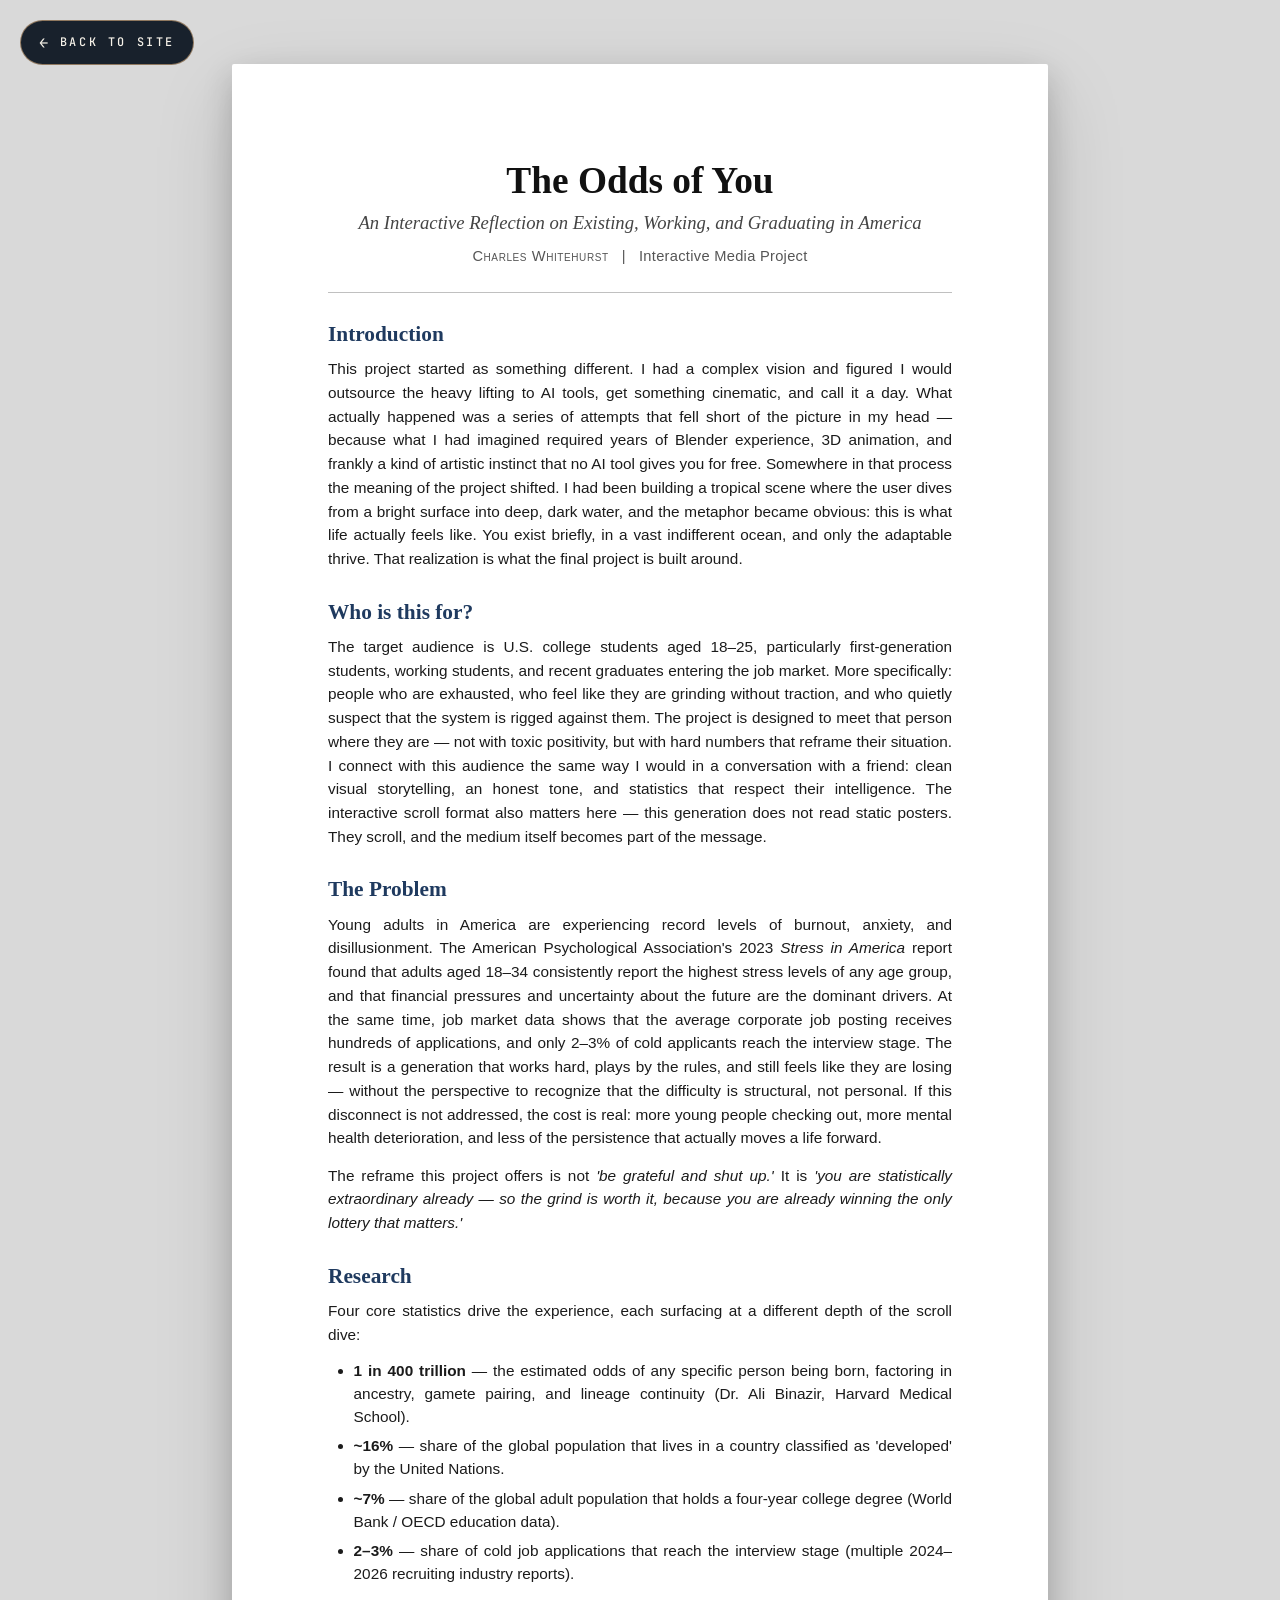
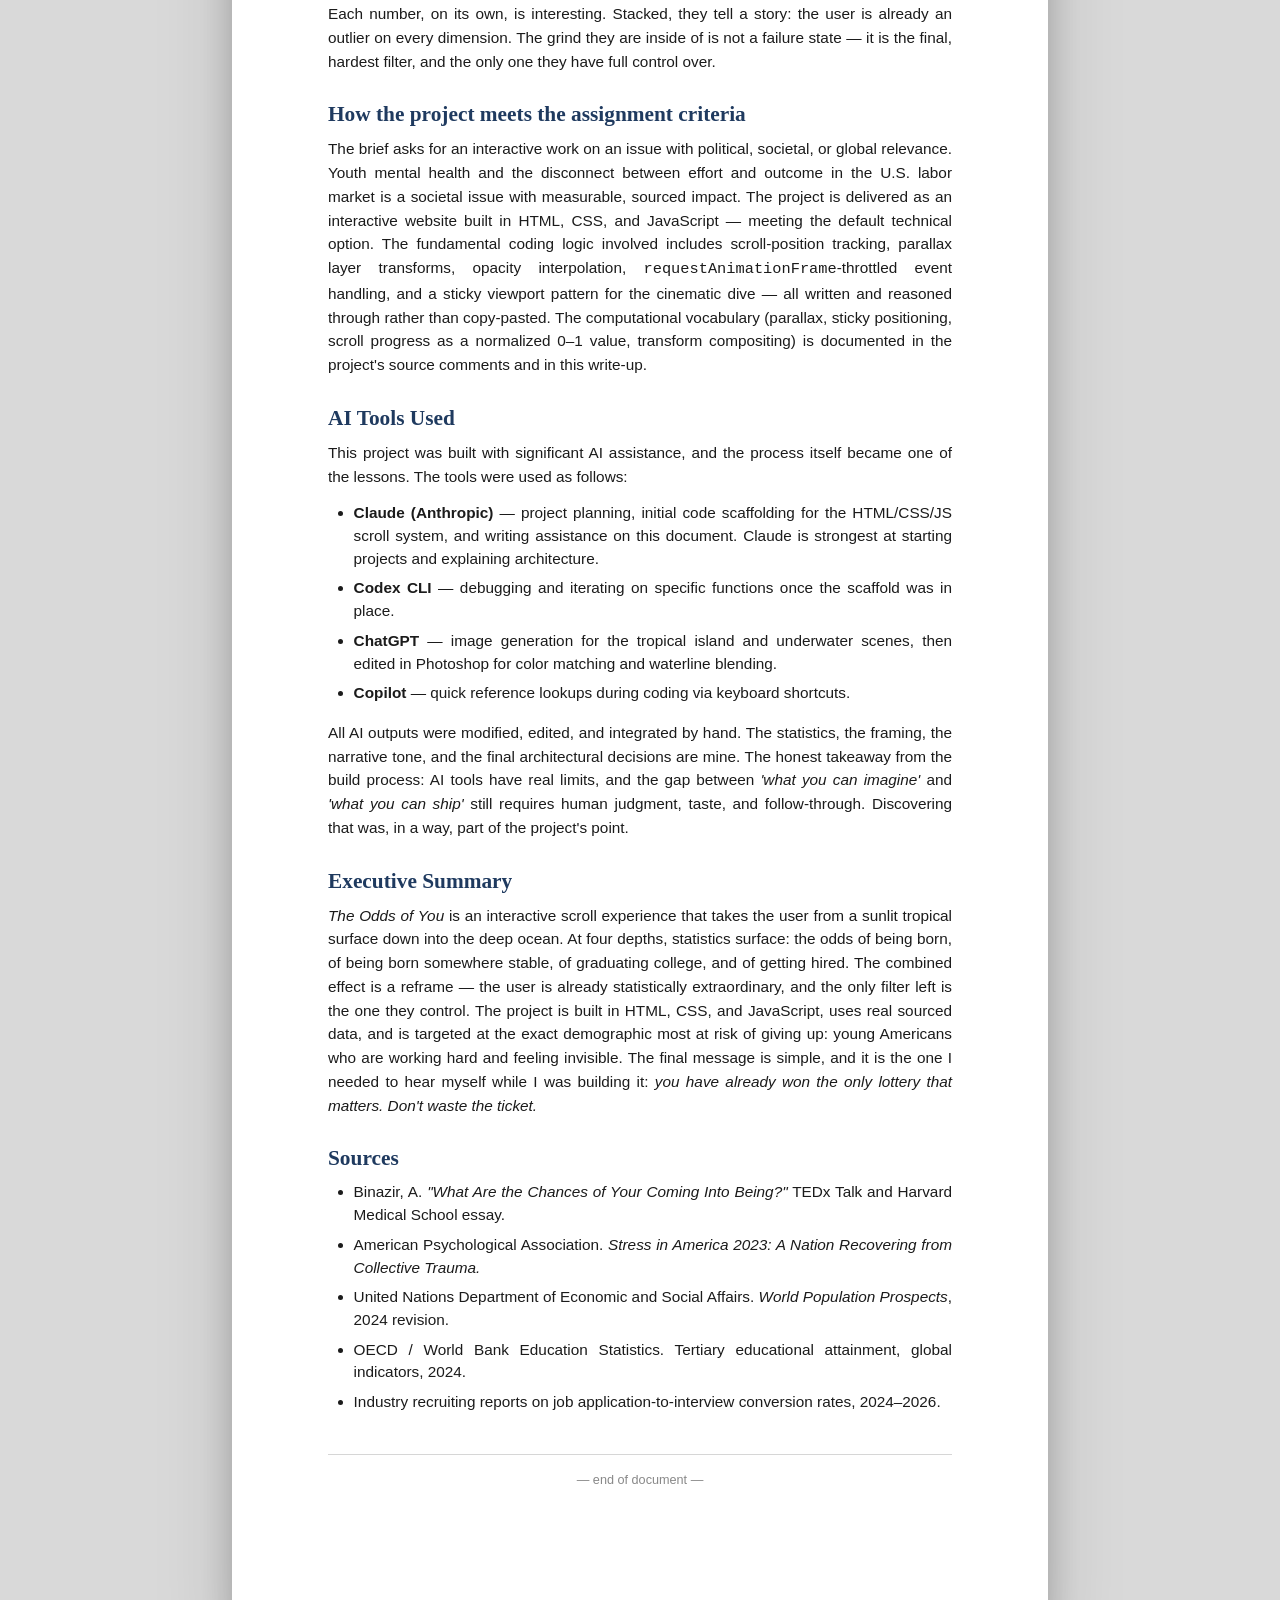
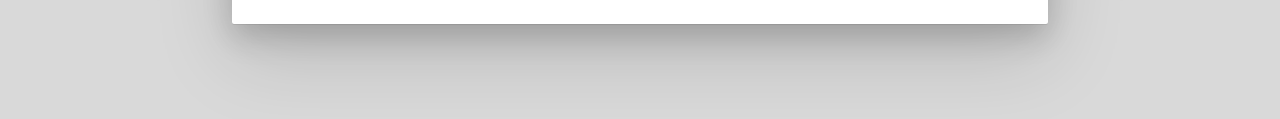
==== readme.html @ 5d83317b "Polishing" ====
<!DOCTYPE html>
<html lang="en">
<head>
  <meta charset="UTF-8" />
  <meta name="viewport" content="width=device-width, initial-scale=1.0" />
  <title>README — The Odds of You</title>
  <link rel="preconnect" href="https://fonts.googleapis.com">
  <link rel="preconnect" href="https://fonts.gstatic.com" crossorigin>
  <link href="https://fonts.googleapis.com/css2?family=JetBrains+Mono:wght@400;500&display=swap" rel="stylesheet">
  <style>
    /* ------- Word-document feel ------- */
    *, *::before, *::after { box-sizing: border-box; }
    html, body { margin: 0; padding: 0; }

    body {
      font-family: 'Calibri', 'Segoe UI', Arial, sans-serif;
      background: #d9d9d9;
      color: #1b1b1b;
      line-height: 1.55;
      min-height: 100vh;
      padding: 4rem 1.25rem 6rem;
    }

    /* The "page" sheet */
    .page {
      max-width: 8.5in;
      margin: 0 auto;
      background: #ffffff;
      padding: 1in 1in 1.25in;
      box-shadow:
        0 1px 0 rgba(0,0,0,0.08),
        0 12px 30px rgba(0,0,0,0.18),
        0 30px 80px rgba(0,0,0,0.15);
      border-radius: 2px;
      position: relative;
    }

    /* Back-to-site button (sticky top-left of viewport) */
    .back-btn {
      position: fixed;
      top: 1.25rem;
      left: 1.25rem;
      z-index: 100;
      display: inline-flex;
      align-items: center;
      gap: 0.55rem;
      padding: 0.6rem 1.15rem;
      font-family: 'JetBrains Mono', monospace;
      font-size: 0.74rem;
      font-weight: 500;
      letter-spacing: 0.22em;
      text-transform: uppercase;
      color: #f5f1e8;
      text-decoration: none;
      background: rgba(8, 18, 30, 0.92);
      border: 1px solid rgba(240, 191, 137, 0.55);
      border-radius: 999px;
      backdrop-filter: blur(8px);
      transition:
        background 0.3s ease,
        border-color 0.3s ease,
        color 0.3s ease,
        transform 0.3s ease,
        box-shadow 0.3s ease;
    }
    .back-btn:hover {
      color: #02060c;
      background: #f0bf89;
      border-color: #f0bf89;
      transform: translateY(-1px);
      box-shadow: 0 10px 28px rgba(240, 191, 137, 0.35);
    }
    .back-arrow {
      font-size: 0.95rem;
      transition: transform 0.3s ease;
    }
    .back-btn:hover .back-arrow {
      transform: translateX(-2px);
    }

    /* Document title block */
    .doc-title {
      font-family: 'Cambria', 'Georgia', serif;
      font-size: 28pt;
      font-weight: 700;
      line-height: 1.15;
      margin: 0 0 0.35rem;
      color: #111;
      text-align: center;
    }
    .doc-subtitle {
      font-family: 'Cambria', 'Georgia', serif;
      font-size: 14pt;
      font-style: italic;
      color: #444;
      margin: 0 0 0.5rem;
      text-align: center;
      font-weight: 400;
    }
    .doc-byline {
      font-family: 'Calibri', 'Segoe UI', Arial, sans-serif;
      font-size: 11pt;
      color: #555;
      text-align: center;
      margin: 0 0 1.5rem;
      letter-spacing: 0.02em;
    }

    .rule {
      border: none;
      border-top: 1px solid #c0c0c0;
      margin: 0 0 1.5rem;
    }

    /* Headings */
    h2 {
      font-family: 'Cambria', 'Georgia', serif;
      font-size: 16pt;
      font-weight: 700;
      color: #1f3a5f; /* Word's "Heading 1" blue */
      margin: 1.8rem 0 0.6rem;
      line-height: 1.2;
    }

    /* Body paragraphs */
    p {
      font-size: 11.5pt;
      margin: 0 0 0.85rem;
      text-align: justify;
      hyphens: auto;
    }

    p em, em {
      font-style: italic;
    }

    /* Bulleted lists */
    ul {
      margin: 0 0 1rem 1.6rem;
      padding: 0;
    }
    ul li {
      font-size: 11.5pt;
      margin: 0 0 0.4rem;
      line-height: 1.5;
      text-align: justify;
    }

    /* Small caps style for the byline (optional) */
    .smallcaps {
      font-variant: small-caps;
      letter-spacing: 0.04em;
    }

    /* Footer note */
    .page-footer {
      margin-top: 2.5rem;
      padding-top: 1rem;
      border-top: 1px solid #d6d6d6;
      font-size: 9.5pt;
      color: #888;
      text-align: center;
      font-family: 'Calibri', 'Segoe UI', Arial, sans-serif;
    }

    @media (max-width: 720px) {
      body { padding: 4.5rem 0.75rem 3rem; }
      .page { padding: 1.5rem 1.1rem 2rem; border-radius: 0; }
      .doc-title { font-size: 22pt; }
      .doc-subtitle { font-size: 12pt; }
      h2 { font-size: 14pt; }
      p, ul li { font-size: 11pt; text-align: left; }
    }

    @media print {
      body { background: #fff; padding: 0; }
      .page { box-shadow: none; }
      .back-btn { display: none; }
    }
  </style>
</head>
<body>

  <a href="index.html" class="back-btn">
    <span class="back-arrow" aria-hidden="true">←</span>
    Back to Site
  </a>

  <article class="page">

    <h1 class="doc-title">The Odds of You</h1>
    <p class="doc-subtitle">An Interactive Reflection on Existing, Working, and Graduating in America</p>
    <p class="doc-byline"><span class="smallcaps">Charles Whitehurst</span> &nbsp; | &nbsp; Interactive Media Project</p>
    <hr class="rule" />

    <h2>Introduction</h2>
    <p>This project started as something different. I had a complex vision and figured I would outsource the heavy lifting to AI tools, get something cinematic, and call it a day. What actually happened was a series of attempts that fell short of the picture in my head &mdash; because what I had imagined required years of Blender experience, 3D animation, and frankly a kind of artistic instinct that no AI tool gives you for free. Somewhere in that process the meaning of the project shifted. I had been building a tropical scene where the user dives from a bright surface into deep, dark water, and the metaphor became obvious: this is what life actually feels like. You exist briefly, in a vast indifferent ocean, and only the adaptable thrive. That realization is what the final project is built around.</p>

    <h2>Who is this for?</h2>
    <p>The target audience is U.S. college students aged 18&ndash;25, particularly first-generation students, working students, and recent graduates entering the job market. More specifically: people who are exhausted, who feel like they are grinding without traction, and who quietly suspect that the system is rigged against them. The project is designed to meet that person where they are &mdash; not with toxic positivity, but with hard numbers that reframe their situation. I connect with this audience the same way I would in a conversation with a friend: clean visual storytelling, an honest tone, and statistics that respect their intelligence. The interactive scroll format also matters here &mdash; this generation does not read static posters. They scroll, and the medium itself becomes part of the message.</p>

    <h2>The Problem</h2>
    <p>Young adults in America are experiencing record levels of burnout, anxiety, and disillusionment. The American Psychological Association's 2023 <em>Stress in America</em> report found that adults aged 18&ndash;34 consistently report the highest stress levels of any age group, and that financial pressures and uncertainty about the future are the dominant drivers. At the same time, job market data shows that the average corporate job posting receives hundreds of applications, and only 2&ndash;3% of cold applicants reach the interview stage. The result is a generation that works hard, plays by the rules, and still feels like they are losing &mdash; without the perspective to recognize that the difficulty is structural, not personal. If this disconnect is not addressed, the cost is real: more young people checking out, more mental health deterioration, and less of the persistence that actually moves a life forward.</p>

    <p>The reframe this project offers is not <em>'be grateful and shut up.'</em> It is <em>'you are statistically extraordinary already &mdash; so the grind is worth it, because you are already winning the only lottery that matters.'</em></p>

    <h2>Research</h2>
    <p>Four core statistics drive the experience, each surfacing at a different depth of the scroll dive:</p>
    <ul>
      <li><strong>1 in 400 trillion</strong> &mdash; the estimated odds of any specific person being born, factoring in ancestry, gamete pairing, and lineage continuity (Dr. Ali Binazir, Harvard Medical School).</li>
      <li><strong>~16%</strong> &mdash; share of the global population that lives in a country classified as 'developed' by the United Nations.</li>
      <li><strong>~7%</strong> &mdash; share of the global adult population that holds a four-year college degree (World Bank / OECD education data).</li>
      <li><strong>2&ndash;3%</strong> &mdash; share of cold job applications that reach the interview stage (multiple 2024&ndash;2026 recruiting industry reports).</li>
    </ul>
    <p>Each number, on its own, is interesting. Stacked, they tell a story: the user is already an outlier on every dimension. The grind they are inside of is not a failure state &mdash; it is the final, hardest filter, and the only one they have full control over.</p>

    <h2>How the project meets the assignment criteria</h2>
    <p>The brief asks for an interactive work on an issue with political, societal, or global relevance. Youth mental health and the disconnect between effort and outcome in the U.S. labor market is a societal issue with measurable, sourced impact. The project is delivered as an interactive website built in HTML, CSS, and JavaScript &mdash; meeting the default technical option. The fundamental coding logic involved includes scroll-position tracking, parallax layer transforms, opacity interpolation, <code>requestAnimationFrame</code>-throttled event handling, and a sticky viewport pattern for the cinematic dive &mdash; all written and reasoned through rather than copy-pasted. The computational vocabulary (parallax, sticky positioning, scroll progress as a normalized 0&ndash;1 value, transform compositing) is documented in the project's source comments and in this write-up.</p>

    <h2>AI Tools Used</h2>
    <p>This project was built with significant AI assistance, and the process itself became one of the lessons. The tools were used as follows:</p>
    <ul>
      <li><strong>Claude (Anthropic)</strong> &mdash; project planning, initial code scaffolding for the HTML/CSS/JS scroll system, and writing assistance on this document. Claude is strongest at starting projects and explaining architecture.</li>
      <li><strong>Codex CLI</strong> &mdash; debugging and iterating on specific functions once the scaffold was in place.</li>
      <li><strong>ChatGPT</strong> &mdash; image generation for the tropical island and underwater scenes, then edited in Photoshop for color matching and waterline blending.</li>
      <li><strong>Copilot</strong> &mdash; quick reference lookups during coding via keyboard shortcuts.</li>
    </ul>
    <p>All AI outputs were modified, edited, and integrated by hand. The statistics, the framing, the narrative tone, and the final architectural decisions are mine. The honest takeaway from the build process: AI tools have real limits, and the gap between <em>'what you can imagine'</em> and <em>'what you can ship'</em> still requires human judgment, taste, and follow-through. Discovering that was, in a way, part of the project's point.</p>

    <h2>Executive Summary</h2>
    <p><em>The Odds of You</em> is an interactive scroll experience that takes the user from a sunlit tropical surface down into the deep ocean. At four depths, statistics surface: the odds of being born, of being born somewhere stable, of graduating college, and of getting hired. The combined effect is a reframe &mdash; the user is already statistically extraordinary, and the only filter left is the one they control. The project is built in HTML, CSS, and JavaScript, uses real sourced data, and is targeted at the exact demographic most at risk of giving up: young Americans who are working hard and feeling invisible. The final message is simple, and it is the one I needed to hear myself while I was building it: <em>you have already won the only lottery that matters. Don't waste the ticket.</em></p>

    <h2>Sources</h2>
    <ul>
      <li>Binazir, A. <em>"What Are the Chances of Your Coming Into Being?"</em> TEDx Talk and Harvard Medical School essay.</li>
      <li>American Psychological Association. <em>Stress in America 2023: A Nation Recovering from Collective Trauma.</em></li>
      <li>United Nations Department of Economic and Social Affairs. <em>World Population Prospects</em>, 2024 revision.</li>
      <li>OECD / World Bank Education Statistics. Tertiary educational attainment, global indicators, 2024.</li>
      <li>Industry recruiting reports on job application-to-interview conversion rates, 2024&ndash;2026.</li>
    </ul>

    <p class="page-footer">&mdash; end of document &mdash;</p>
  </article>

</body>
</html>
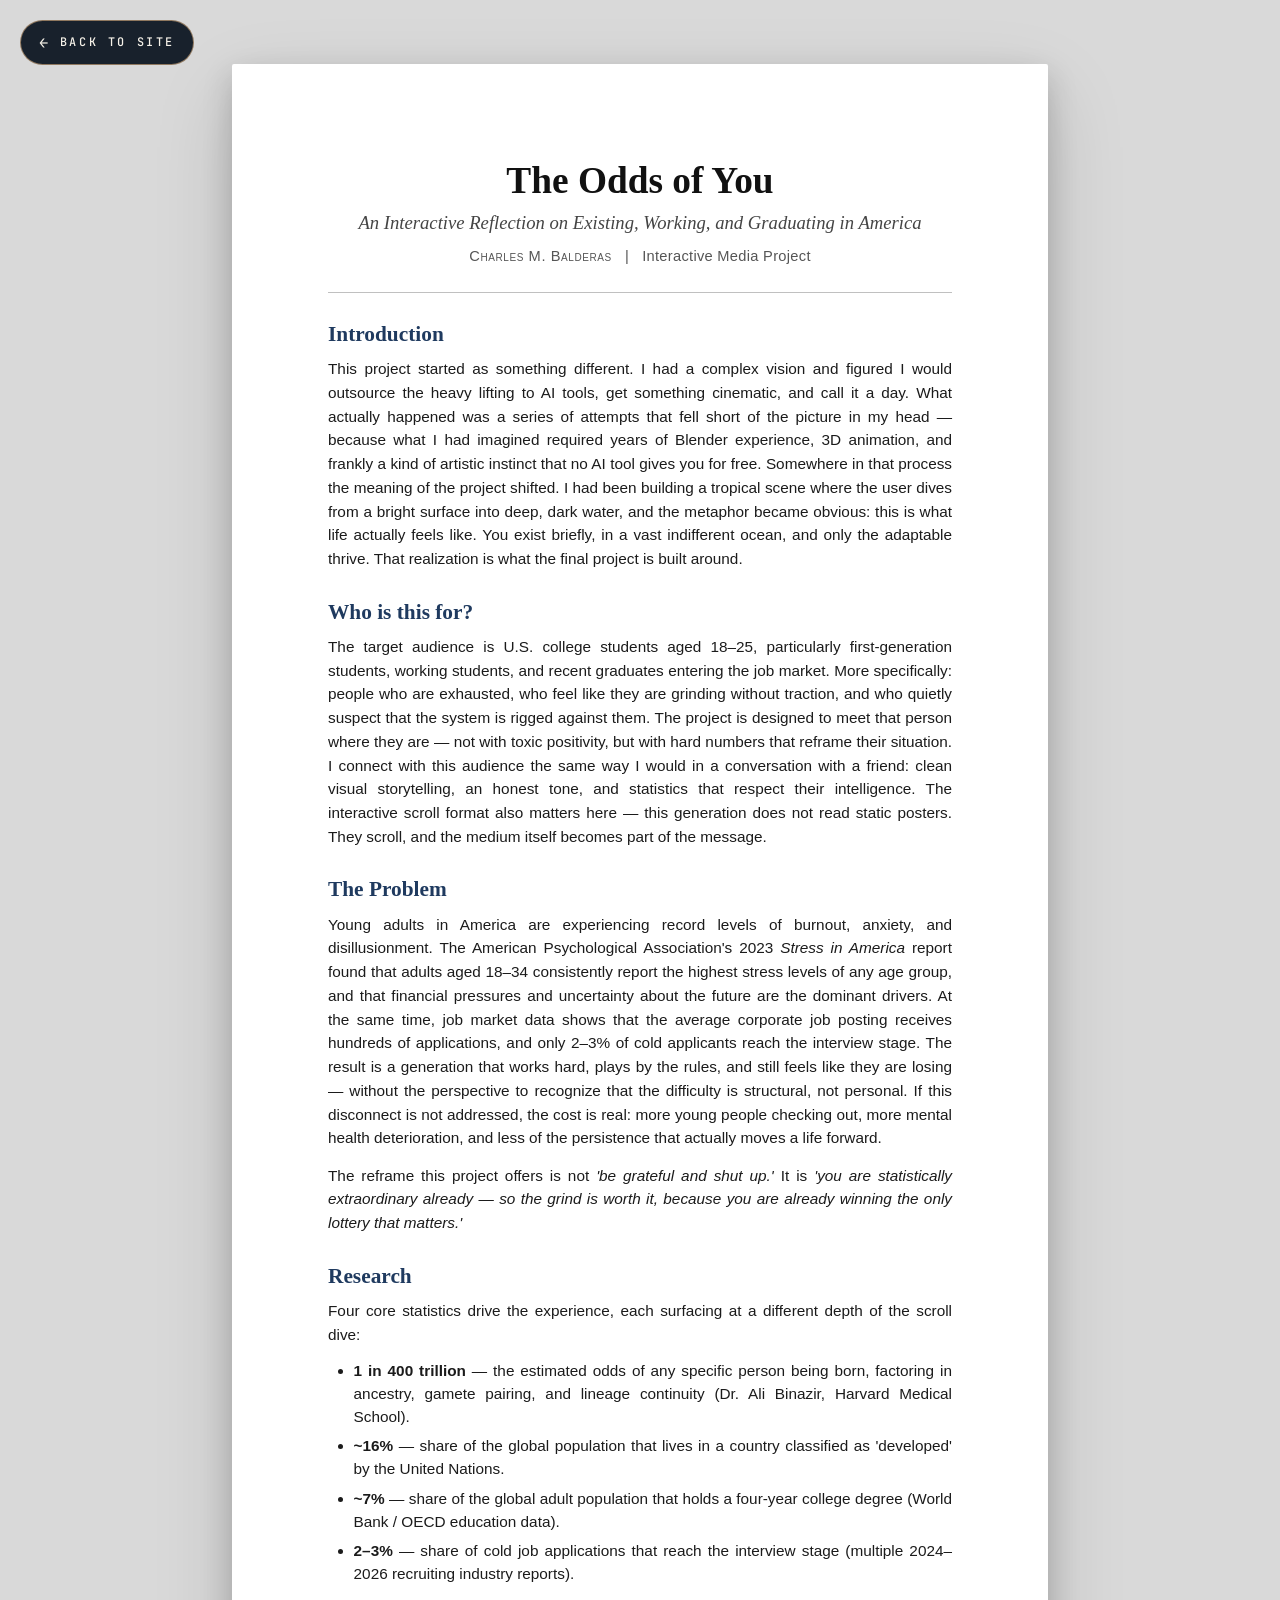
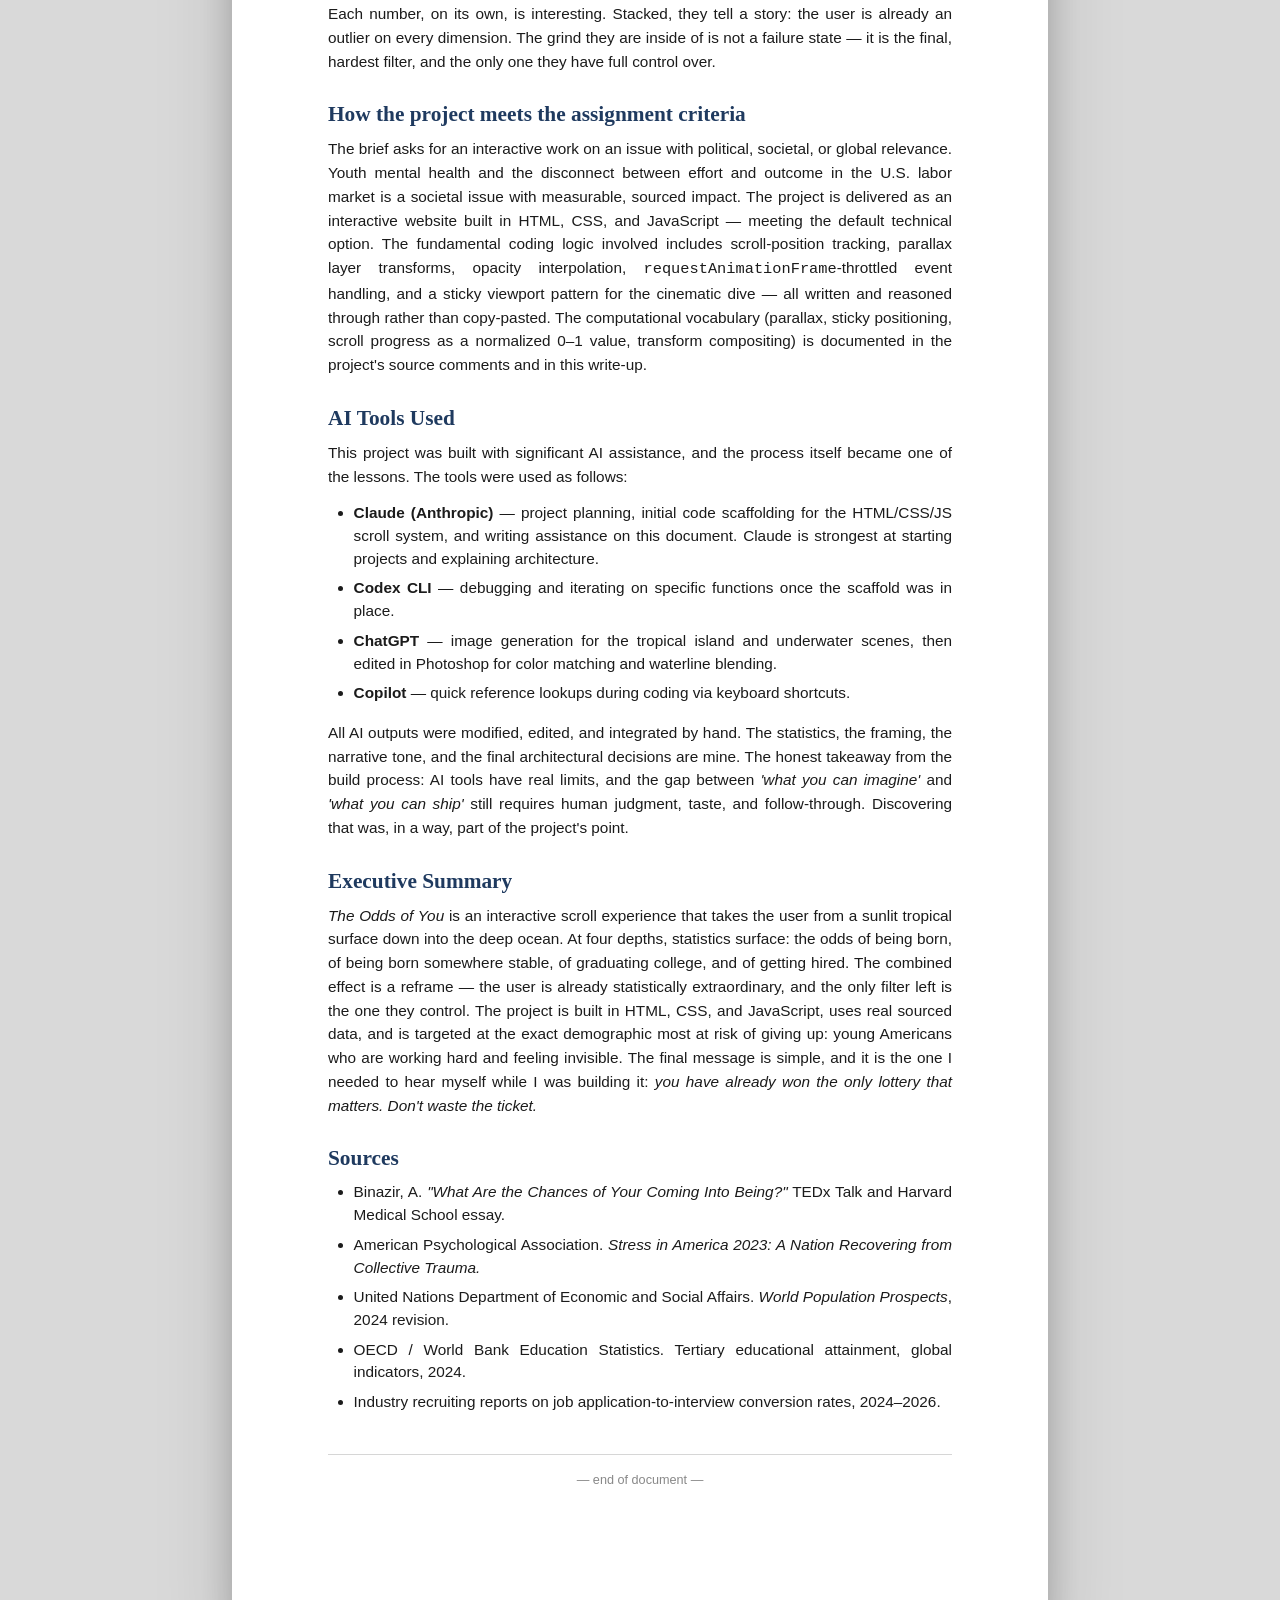
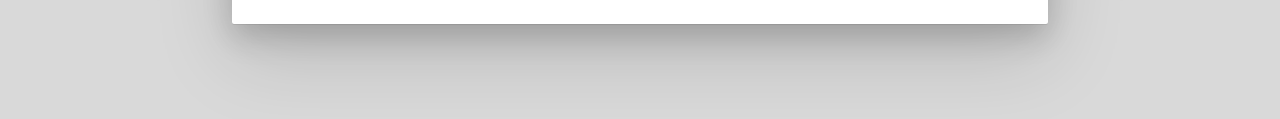
==== commit f32ad9e4: "Name Fix" ====
--- a/readme.html
+++ b/readme.html
@@ -190,7 +190,7 @@
 
     <h1 class="doc-title">The Odds of You</h1>
     <p class="doc-subtitle">An Interactive Reflection on Existing, Working, and Graduating in America</p>
-    <p class="doc-byline"><span class="smallcaps">Charles Whitehurst</span> &nbsp; | &nbsp; Interactive Media Project</p>
+    <p class="doc-byline"><span class="smallcaps">Charles M. Balderas</span> &nbsp; | &nbsp; Interactive Media Project</p>
     <hr class="rule" />
 
     <h2>Introduction</h2>
